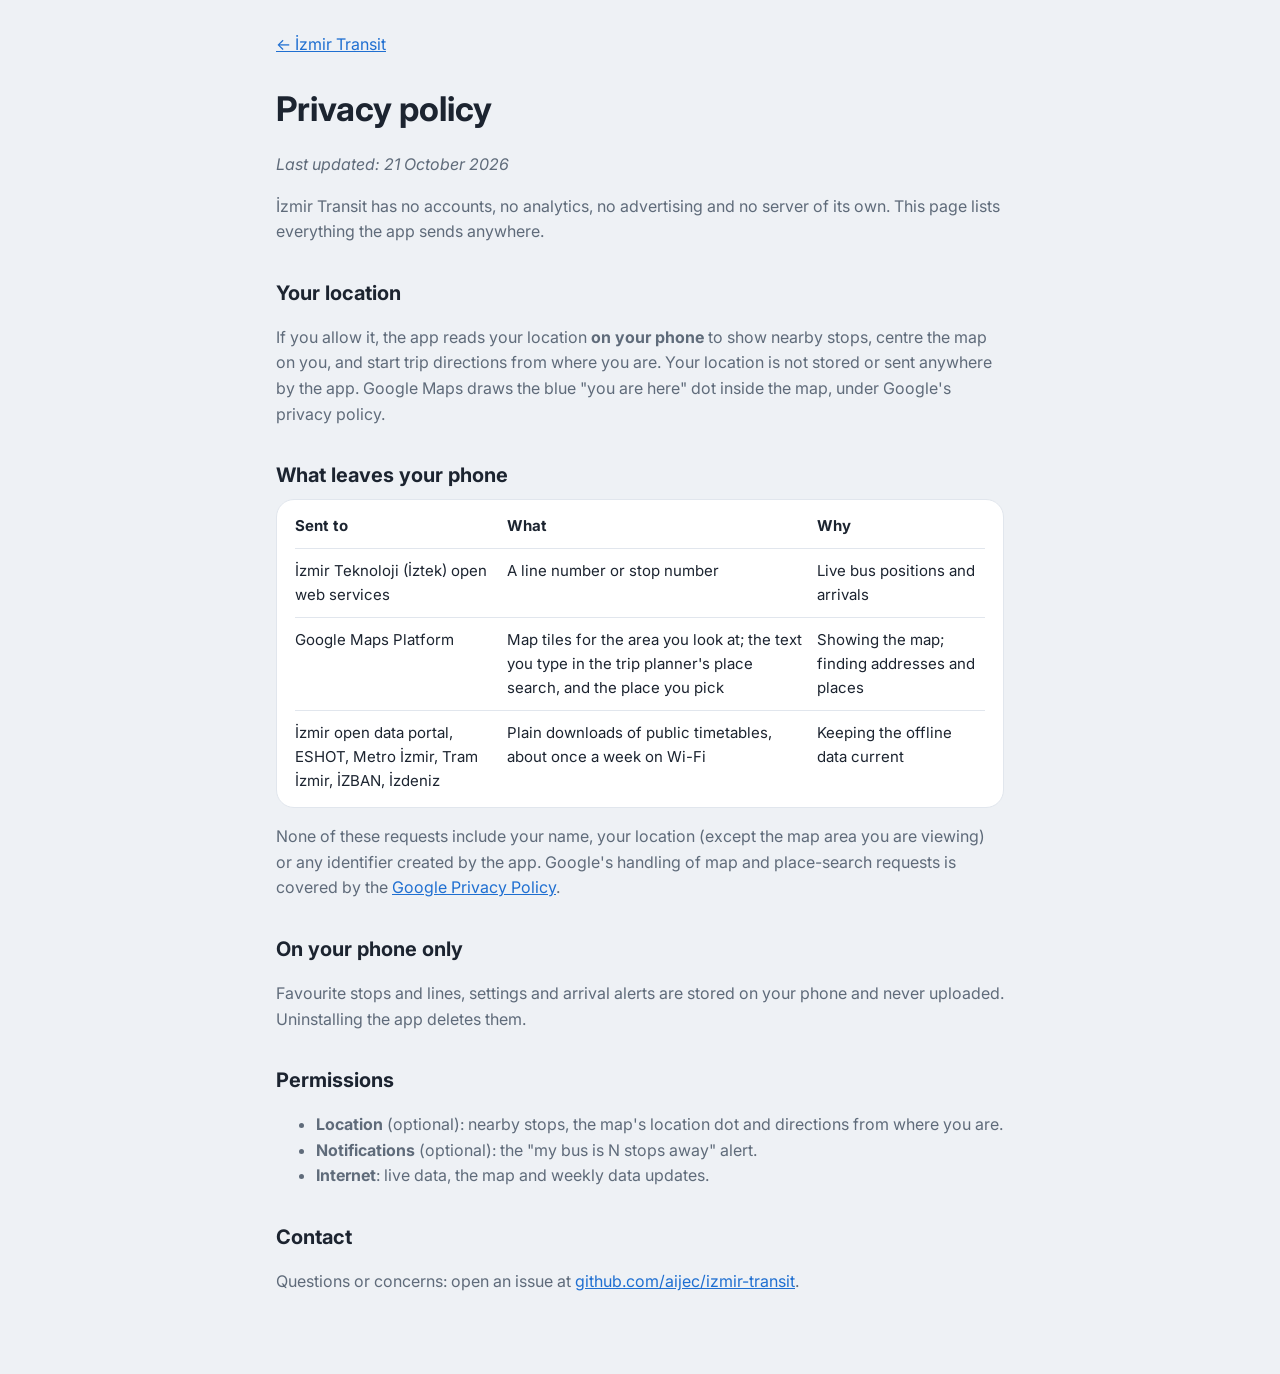
==== docs/privacy.html @ b4db4844 "Fullscreen map, compact layers, release prep for GitHub - Fullscreen map button hides search, cards " ====
<!doctype html>
<html lang="en">
<head>
<meta charset="utf-8">
<meta name="viewport" content="width=device-width, initial-scale=1">
<title>Privacy · İzmir Transit</title>
<link href="https://fonts.googleapis.com/css2?family=Inter:wght@400;600;700&display=swap" rel="stylesheet">
<style>
  :root { --canvas: #eef1f5; --panel: #fff; --text: #1c2430; --text-2: #5f6b7a; --hairline: #e1e6ed; --accent: #1f6fd1; }
  @media (prefers-color-scheme: dark) {
    :root:not([data-theme="light"]) { --canvas: #05070d; --panel: rgba(255,255,255,.06); --text: #e8edf3; --text-2: #97a2b0; --hairline: rgba(255,255,255,.12); --accent: #7db0ff; }
  }
  :root[data-theme="dark"] { --canvas: #05070d; --panel: rgba(255,255,255,.06); --text: #e8edf3; --text-2: #97a2b0; --hairline: rgba(255,255,255,.12); --accent: #7db0ff; }
  * { box-sizing: border-box; }
  body { margin: 0; font-family: Inter, system-ui, sans-serif; background: var(--canvas); color: var(--text); line-height: 1.6; }
  main { max-width: 760px; margin: 0 auto; padding: 32px 16px 64px; }
  a { color: var(--accent); }
  h1 { font-size: 34px; margin: 24px 0 4px; }
  h2 { font-size: 20px; margin: 32px 0 8px; }
  p, li { color: var(--text-2); }
  .card { background: var(--panel); border: 1px solid var(--hairline); border-radius: 18px; padding: 4px 18px; overflow-x: auto; }
  table { width: 100%; border-collapse: collapse; font-size: 15px; }
  td, th { text-align: left; padding: 10px 8px 10px 0; border-top: 1px solid var(--hairline); vertical-align: top; }
  tr:first-child th { border-top: 0; }
  th { color: var(--text); }
</style>
</head>
<body>
<main>
  <a href="./">← İzmir Transit</a>
  <h1>Privacy policy</h1>
  <p><em>Last updated: 21 October 2026</em></p>
  <p>İzmir Transit has no accounts, no analytics, no advertising and no server of its own. This page lists everything the app sends anywhere.</p>

  <h2>Your location</h2>
  <p>If you allow it, the app reads your location <strong>on your phone</strong> to show nearby stops, centre the map on you, and start trip directions from where you are. Your location is not stored or sent anywhere by the app. Google Maps draws the blue "you are here" dot inside the map, under Google's privacy policy.</p>

  <h2>What leaves your phone</h2>
  <div class="card">
    <table>
      <tr><th>Sent to</th><th>What</th><th>Why</th></tr>
      <tr><td>İzmir Teknoloji (İztek) open web services</td><td>A line number or stop number</td><td>Live bus positions and arrivals</td></tr>
      <tr><td>Google Maps Platform</td><td>Map tiles for the area you look at; the text you type in the trip planner's place search, and the place you pick</td><td>Showing the map; finding addresses and places</td></tr>
      <tr><td>İzmir open data portal, ESHOT, Metro İzmir, Tram İzmir, İZBAN, İzdeniz</td><td>Plain downloads of public timetables, about once a week on Wi-Fi</td><td>Keeping the offline data current</td></tr>
    </table>
  </div>
  <p>None of these requests include your name, your location (except the map area you are viewing) or any identifier created by the app. Google's handling of map and place-search requests is covered by the <a href="https://policies.google.com/privacy">Google Privacy Policy</a>.</p>

  <h2>On your phone only</h2>
  <p>Favourite stops and lines, settings and arrival alerts are stored on your phone and never uploaded. Uninstalling the app deletes them.</p>

  <h2>Permissions</h2>
  <ul>
    <li><strong>Location</strong> (optional): nearby stops, the map's location dot and directions from where you are.</li>
    <li><strong>Notifications</strong> (optional): the "my bus is N stops away" alert.</li>
    <li><strong>Internet</strong>: live data, the map and weekly data updates.</li>
  </ul>

  <h2>Contact</h2>
  <p>Questions or concerns: open an issue at <a href="https://github.com/aijec/izmir-transit/issues">github.com/aijec/izmir-transit</a>.</p>
</main>
</body>
</html>
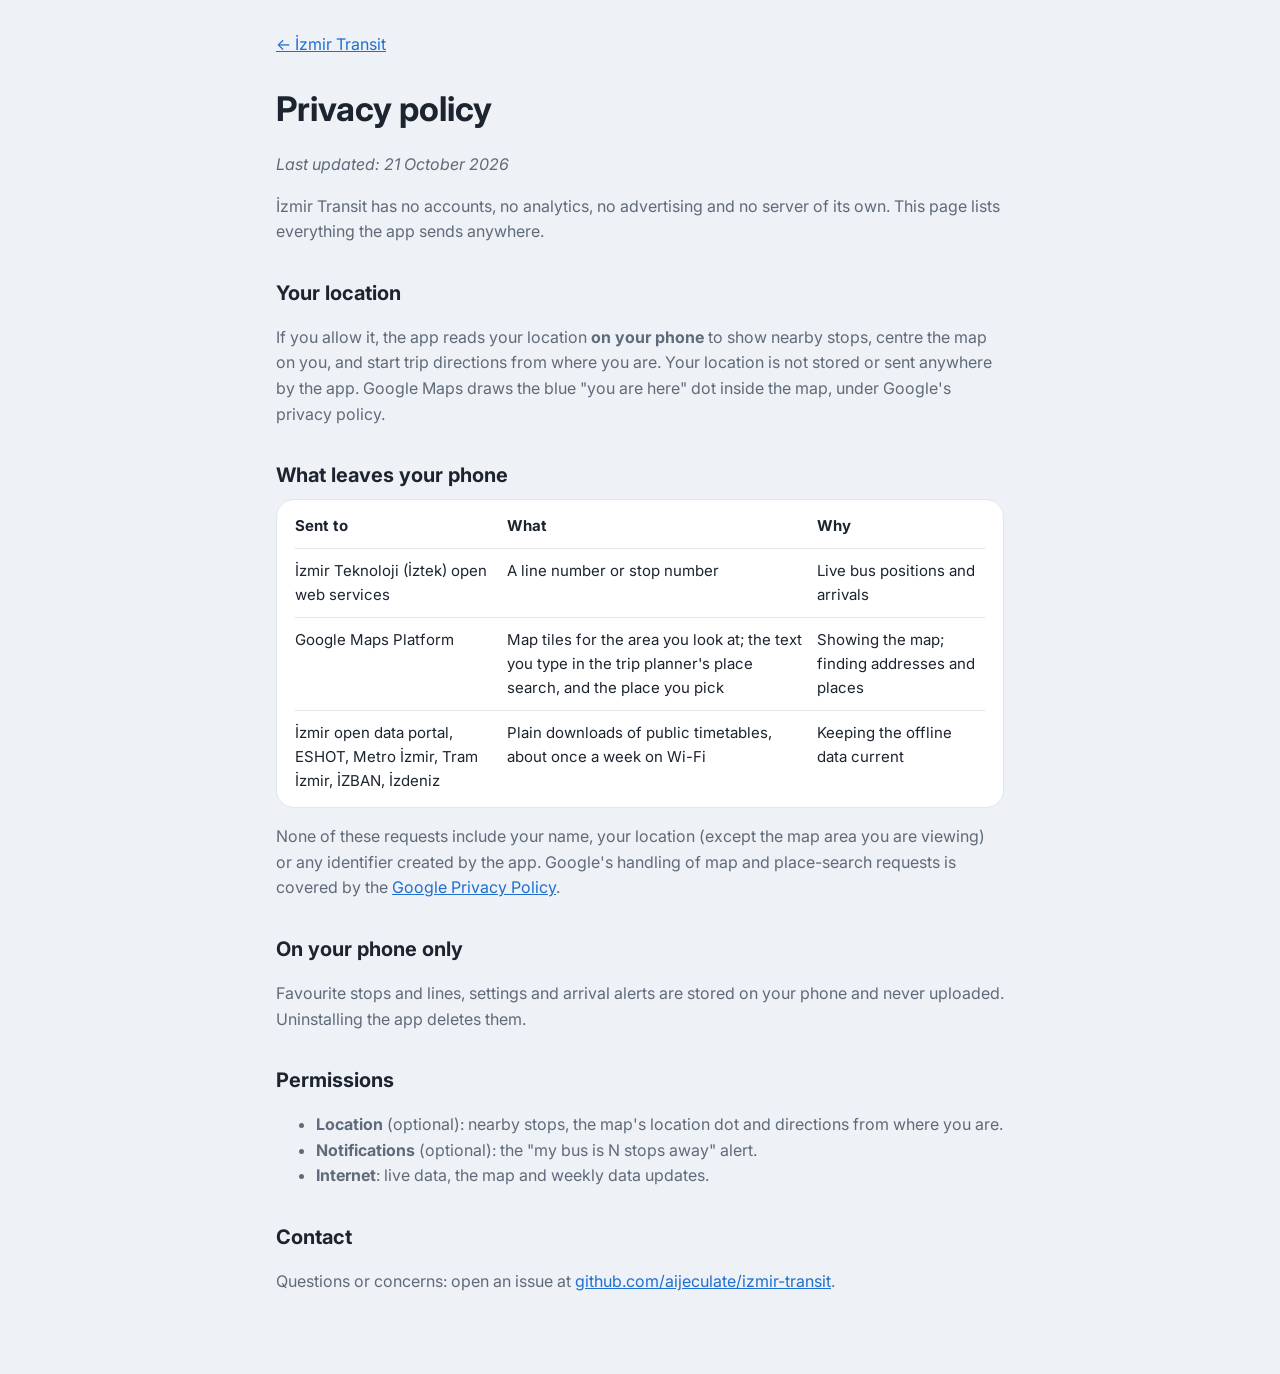
==== commit bbec6a96: "Point links at github.com/aijeculate/izmir-transit Co-Authored-By: Claude Opus 5.5 <noreply@anthropi" ====
--- a/docs/privacy.html
+++ b/docs/privacy.html
@@ -57,7 +57,7 @@
   </ul>
 
   <h2>Contact</h2>
-  <p>Questions or concerns: open an issue at <a href="https://github.com/aijec/izmir-transit/issues">github.com/aijec/izmir-transit</a>.</p>
+  <p>Questions or concerns: open an issue at <a href="https://github.com/aijeculate/izmir-transit/issues">github.com/aijeculate/izmir-transit</a>.</p>
 </main>
 </body>
 </html>
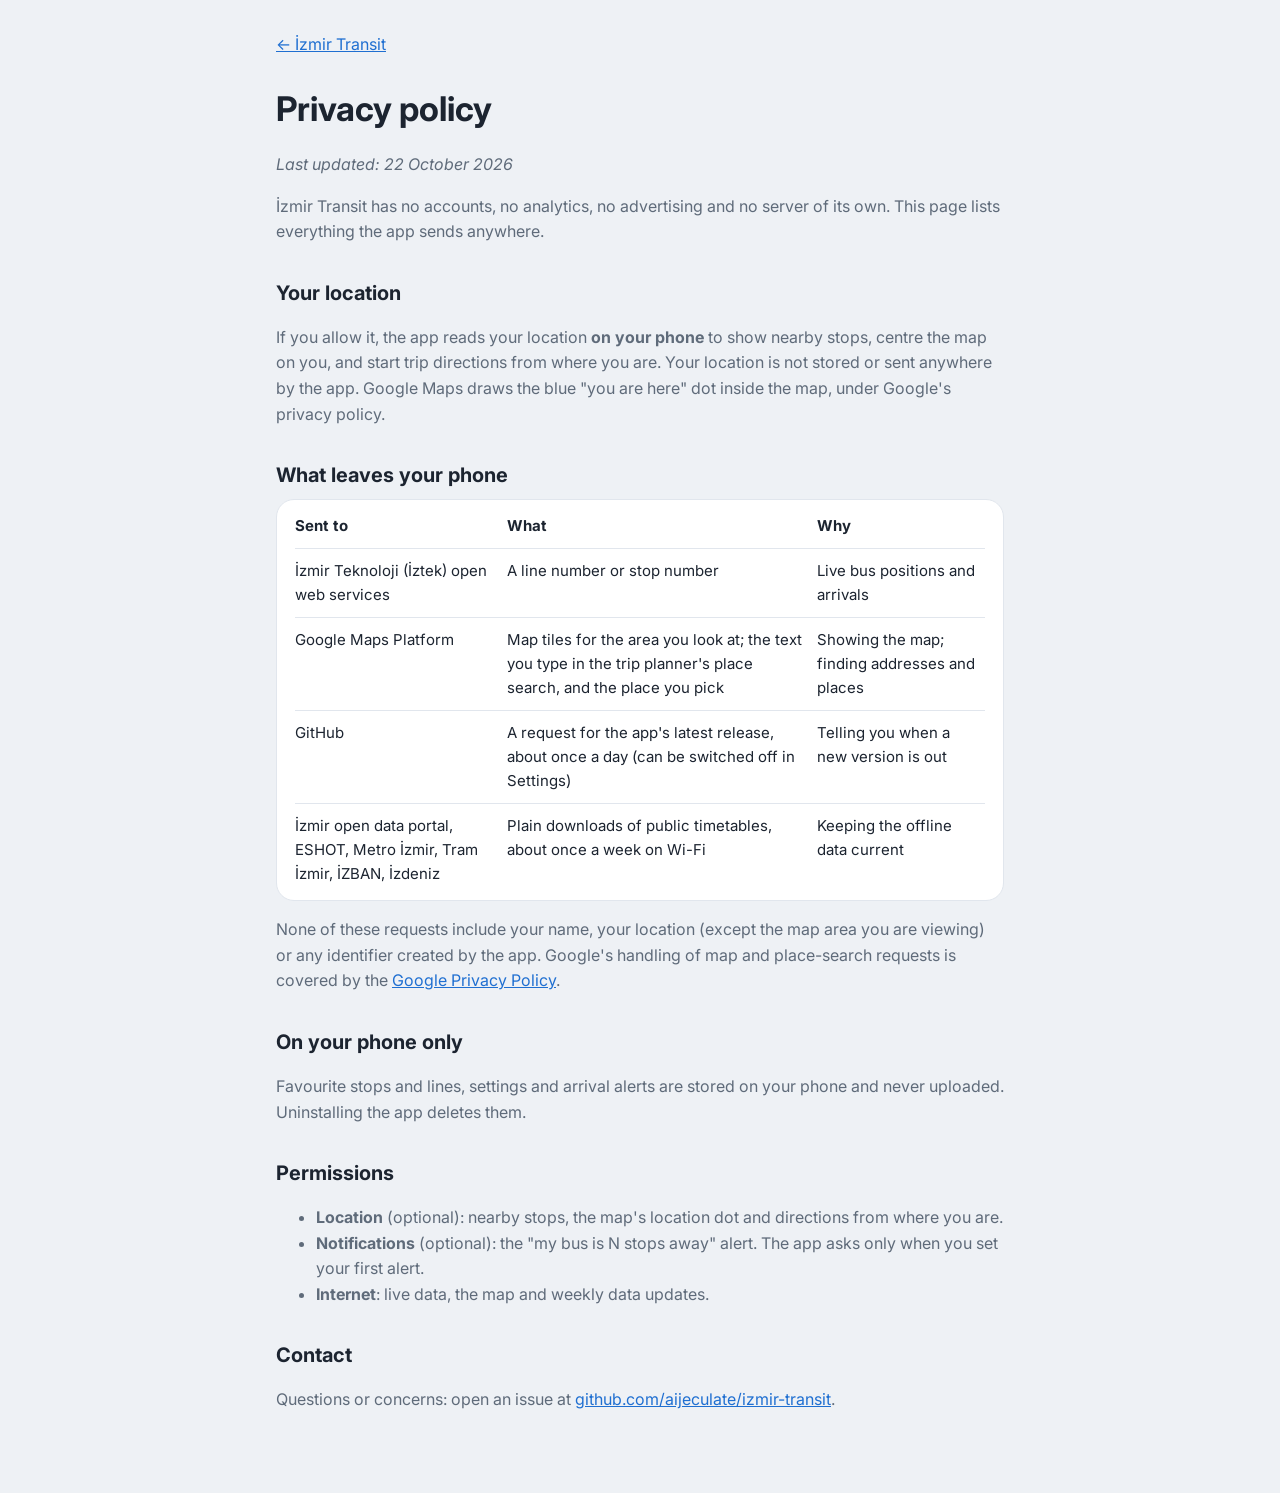
==== commit 3f2833d0: "Clock-tower icon (light/dark), favourites edit mode, update checker - New adaptive icon from the use" ====
--- a/docs/privacy.html
+++ b/docs/privacy.html
@@ -4,6 +4,9 @@
 <meta charset="utf-8">
 <meta name="viewport" content="width=device-width, initial-scale=1">
 <title>Privacy · İzmir Transit</title>
+<link rel="icon" href="icons/icon-light.svg" type="image/svg+xml" media="(prefers-color-scheme: light)">
+<link rel="icon" href="icons/icon-dark.svg" type="image/svg+xml" media="(prefers-color-scheme: dark)">
+<link rel="icon" href="icons/icon-light-512.png" type="image/png">
 <link href="https://fonts.googleapis.com/css2?family=Inter:wght@400;600;700&display=swap" rel="stylesheet">
 <style>
   :root { --canvas: #eef1f5; --panel: #fff; --text: #1c2430; --text-2: #5f6b7a; --hairline: #e1e6ed; --accent: #1f6fd1; }
@@ -29,7 +32,7 @@
 <main>
   <a href="./">← İzmir Transit</a>
   <h1>Privacy policy</h1>
-  <p><em>Last updated: 21 October 2026</em></p>
+  <p><em>Last updated: 22 October 2026</em></p>
   <p>İzmir Transit has no accounts, no analytics, no advertising and no server of its own. This page lists everything the app sends anywhere.</p>
 
   <h2>Your location</h2>
@@ -41,6 +44,7 @@
       <tr><th>Sent to</th><th>What</th><th>Why</th></tr>
       <tr><td>İzmir Teknoloji (İztek) open web services</td><td>A line number or stop number</td><td>Live bus positions and arrivals</td></tr>
       <tr><td>Google Maps Platform</td><td>Map tiles for the area you look at; the text you type in the trip planner's place search, and the place you pick</td><td>Showing the map; finding addresses and places</td></tr>
+      <tr><td>GitHub</td><td>A request for the app's latest release, about once a day (can be switched off in Settings)</td><td>Telling you when a new version is out</td></tr>
       <tr><td>İzmir open data portal, ESHOT, Metro İzmir, Tram İzmir, İZBAN, İzdeniz</td><td>Plain downloads of public timetables, about once a week on Wi-Fi</td><td>Keeping the offline data current</td></tr>
     </table>
   </div>
@@ -52,7 +56,7 @@
   <h2>Permissions</h2>
   <ul>
     <li><strong>Location</strong> (optional): nearby stops, the map's location dot and directions from where you are.</li>
-    <li><strong>Notifications</strong> (optional): the "my bus is N stops away" alert.</li>
+    <li><strong>Notifications</strong> (optional): the "my bus is N stops away" alert. The app asks only when you set your first alert.</li>
     <li><strong>Internet</strong>: live data, the map and weekly data updates.</li>
   </ul>
 
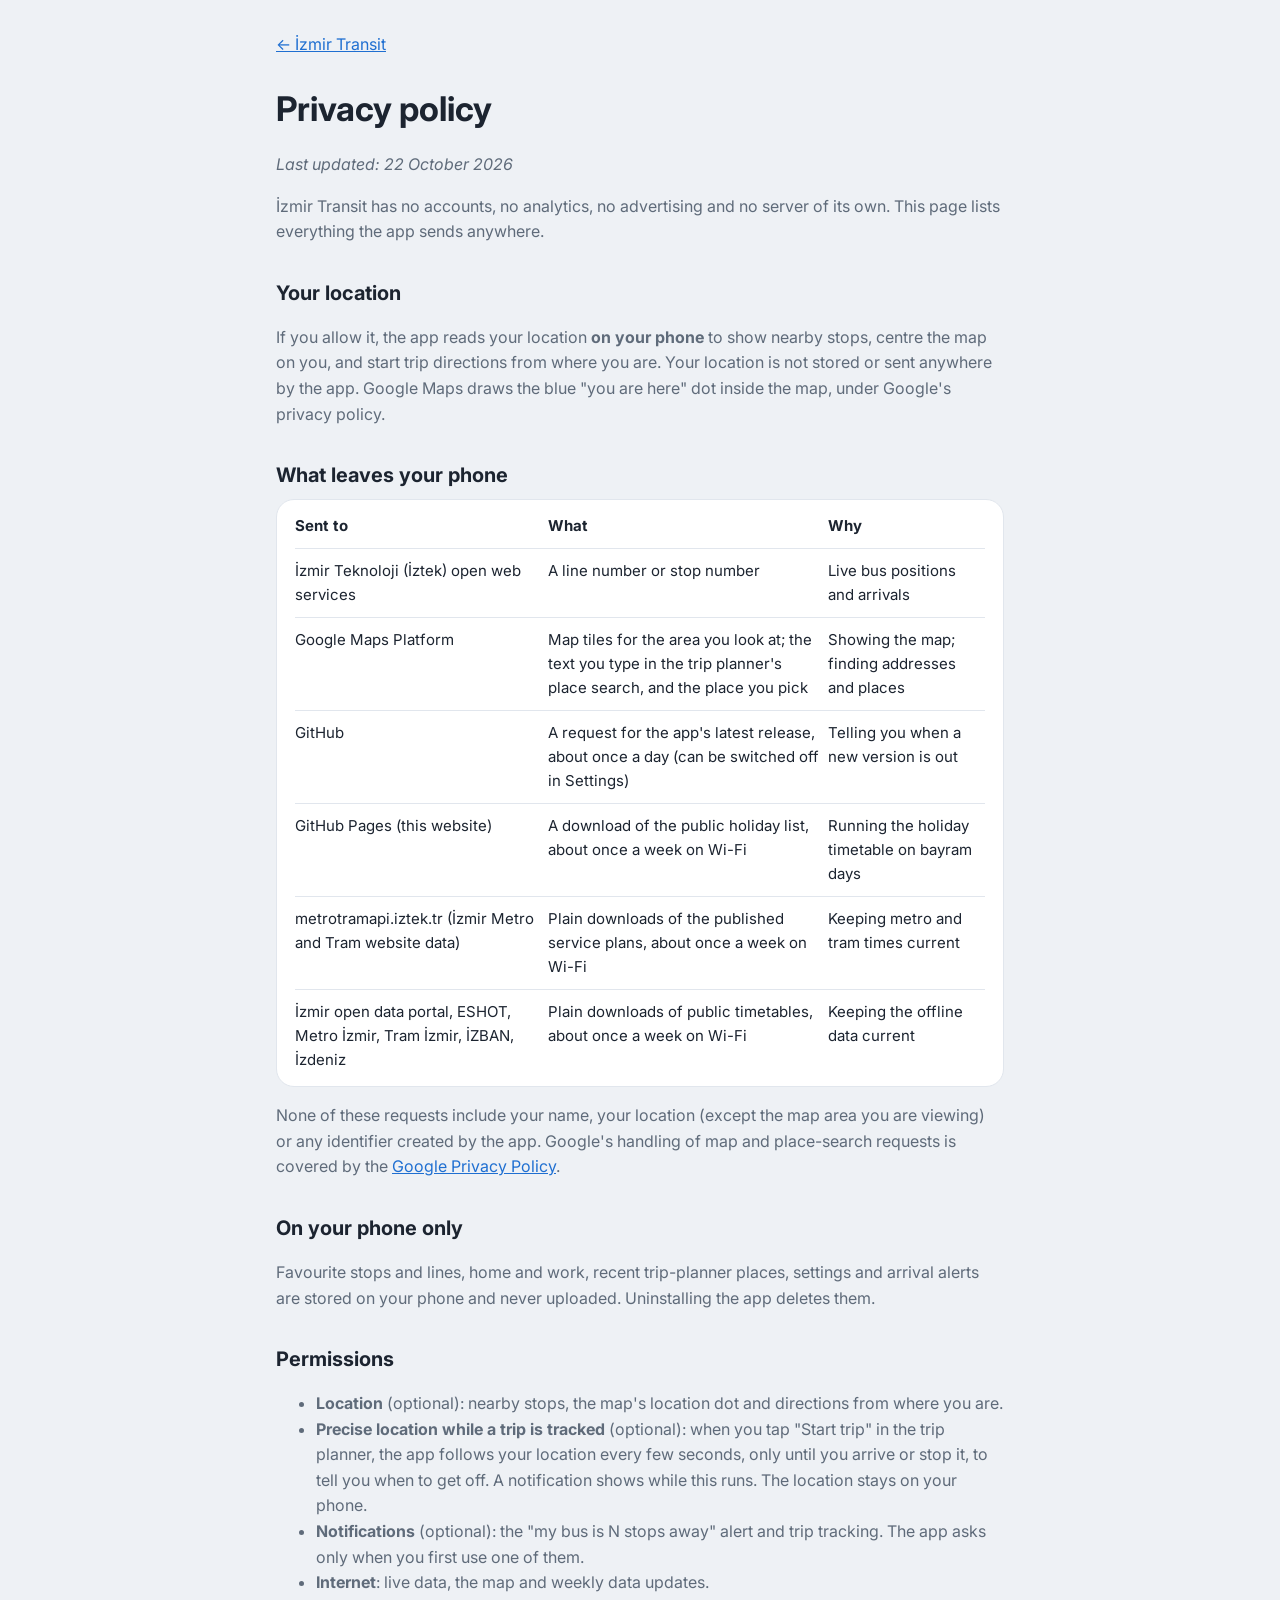
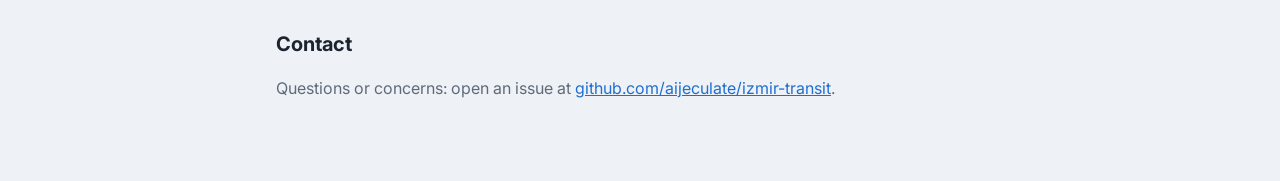
==== commit 433bddea: "Trip tracking: walk, ride and get-off guidance from GPS 'Start trip' on a planned journey runs a loc" ====
--- a/docs/privacy.html
+++ b/docs/privacy.html
@@ -45,18 +45,21 @@
       <tr><td>İzmir Teknoloji (İztek) open web services</td><td>A line number or stop number</td><td>Live bus positions and arrivals</td></tr>
       <tr><td>Google Maps Platform</td><td>Map tiles for the area you look at; the text you type in the trip planner's place search, and the place you pick</td><td>Showing the map; finding addresses and places</td></tr>
       <tr><td>GitHub</td><td>A request for the app's latest release, about once a day (can be switched off in Settings)</td><td>Telling you when a new version is out</td></tr>
+      <tr><td>GitHub Pages (this website)</td><td>A download of the public holiday list, about once a week on Wi-Fi</td><td>Running the holiday timetable on bayram days</td></tr>
+      <tr><td>metrotramapi.iztek.tr (İzmir Metro and Tram website data)</td><td>Plain downloads of the published service plans, about once a week on Wi-Fi</td><td>Keeping metro and tram times current</td></tr>
       <tr><td>İzmir open data portal, ESHOT, Metro İzmir, Tram İzmir, İZBAN, İzdeniz</td><td>Plain downloads of public timetables, about once a week on Wi-Fi</td><td>Keeping the offline data current</td></tr>
     </table>
   </div>
   <p>None of these requests include your name, your location (except the map area you are viewing) or any identifier created by the app. Google's handling of map and place-search requests is covered by the <a href="https://policies.google.com/privacy">Google Privacy Policy</a>.</p>
 
   <h2>On your phone only</h2>
-  <p>Favourite stops and lines, settings and arrival alerts are stored on your phone and never uploaded. Uninstalling the app deletes them.</p>
+  <p>Favourite stops and lines, home and work, recent trip-planner places, settings and arrival alerts are stored on your phone and never uploaded. Uninstalling the app deletes them.</p>
 
   <h2>Permissions</h2>
   <ul>
     <li><strong>Location</strong> (optional): nearby stops, the map's location dot and directions from where you are.</li>
-    <li><strong>Notifications</strong> (optional): the "my bus is N stops away" alert. The app asks only when you set your first alert.</li>
+    <li><strong>Precise location while a trip is tracked</strong> (optional): when you tap "Start trip" in the trip planner, the app follows your location every few seconds, only until you arrive or stop it, to tell you when to get off. A notification shows while this runs. The location stays on your phone.</li>
+    <li><strong>Notifications</strong> (optional): the "my bus is N stops away" alert and trip tracking. The app asks only when you first use one of them.</li>
     <li><strong>Internet</strong>: live data, the map and weekly data updates.</li>
   </ul>
 
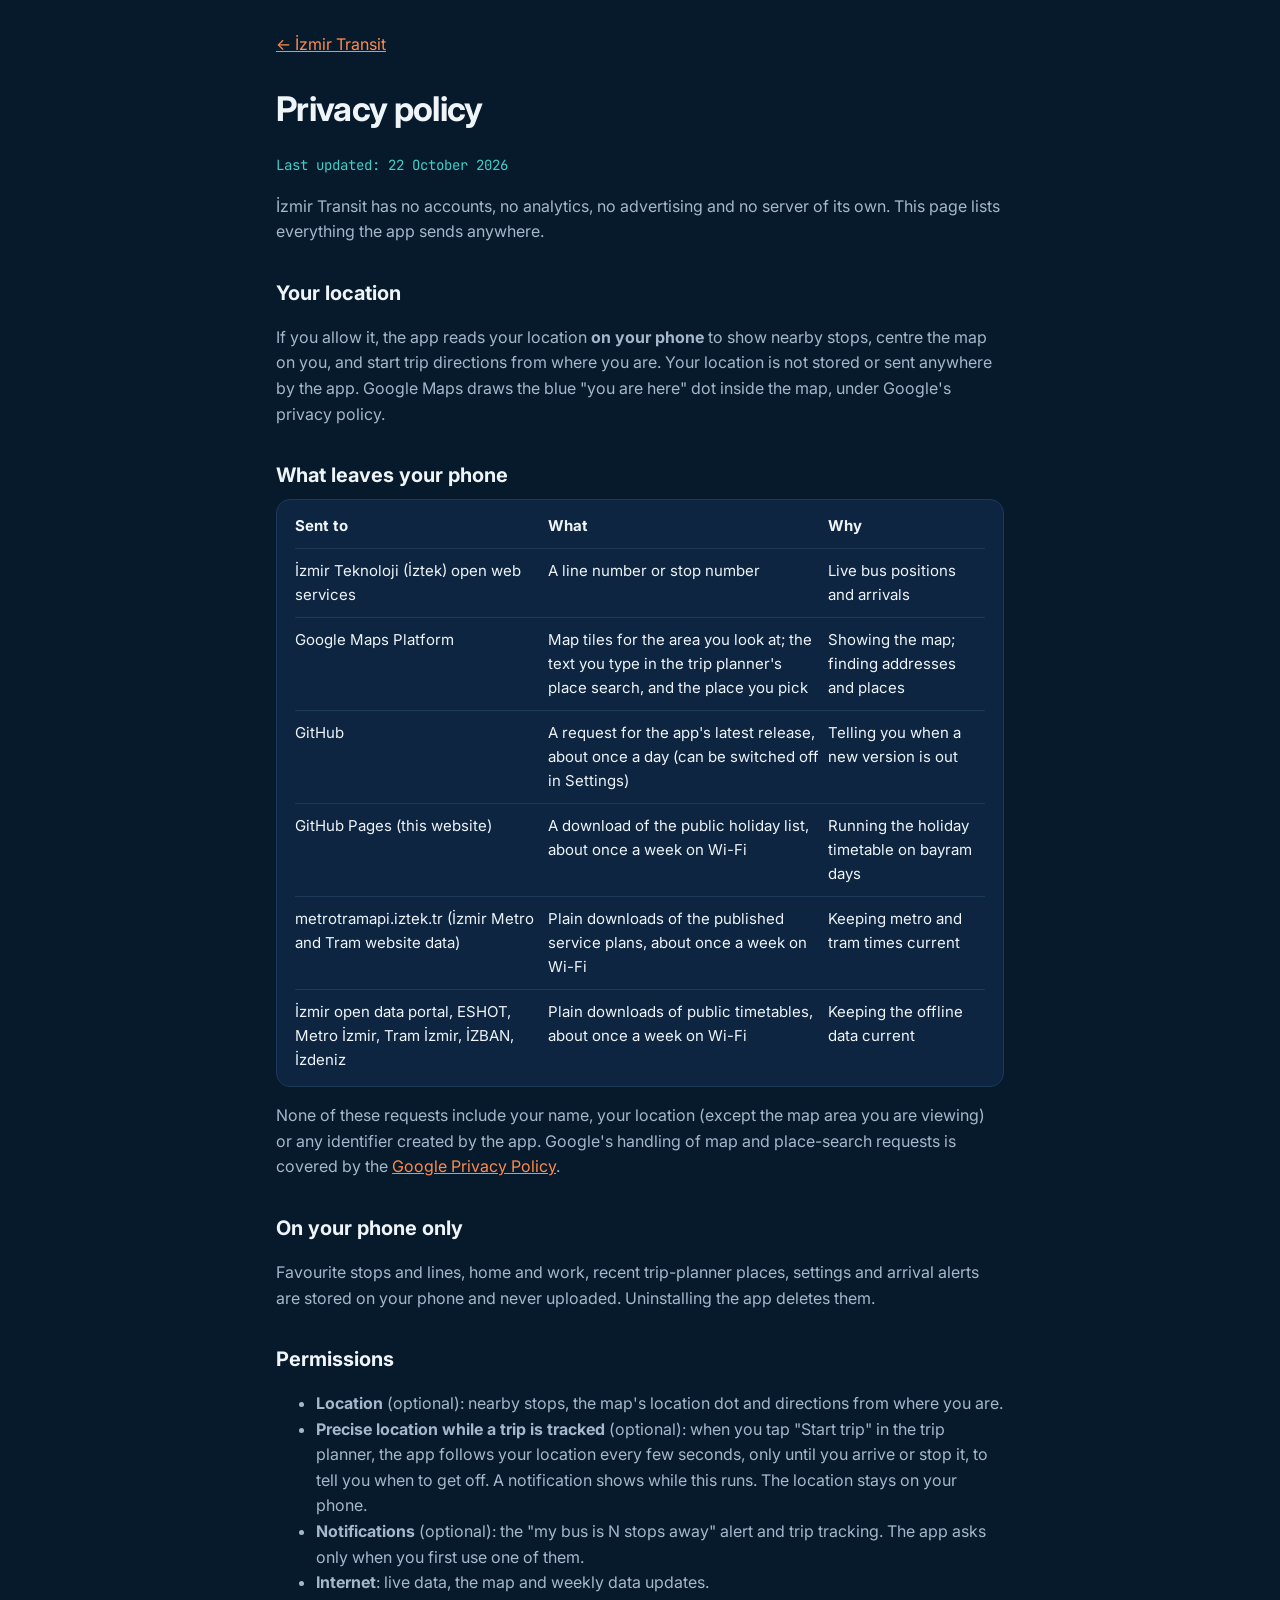
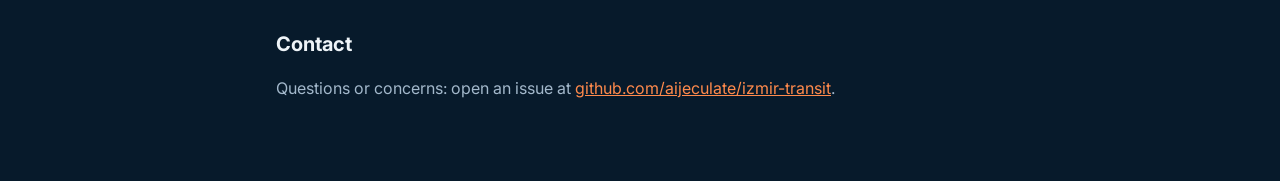
==== commit 87dcec6a: "Website: departure-board redesign in Aegean colours A dark Aegean-blue page with a sunset-orange acc" ====
--- a/docs/privacy.html
+++ b/docs/privacy.html
@@ -4,24 +4,22 @@
 <meta charset="utf-8">
 <meta name="viewport" content="width=device-width, initial-scale=1">
 <title>Privacy · İzmir Transit</title>
-<link rel="icon" href="icons/icon-light.svg" type="image/svg+xml" media="(prefers-color-scheme: light)">
-<link rel="icon" href="icons/icon-dark.svg" type="image/svg+xml" media="(prefers-color-scheme: dark)">
+<link rel="icon" href="icons/icon-dark.svg" type="image/svg+xml">
 <link rel="icon" href="icons/icon-light-512.png" type="image/png">
-<link href="https://fonts.googleapis.com/css2?family=Inter:wght@400;600;700&display=swap" rel="stylesheet">
+<meta name="theme-color" content="#071A2B">
+<link href="https://fonts.googleapis.com/css2?family=Inter:wght@400;600;700&family=JetBrains+Mono:wght@500&display=swap" rel="stylesheet">
 <style>
-  :root { --canvas: #eef1f5; --panel: #fff; --text: #1c2430; --text-2: #5f6b7a; --hairline: #e1e6ed; --accent: #1f6fd1; }
-  @media (prefers-color-scheme: dark) {
-    :root:not([data-theme="light"]) { --canvas: #05070d; --panel: rgba(255,255,255,.06); --text: #e8edf3; --text-2: #97a2b0; --hairline: rgba(255,255,255,.12); --accent: #7db0ff; }
-  }
-  :root[data-theme="dark"] { --canvas: #05070d; --panel: rgba(255,255,255,.06); --text: #e8edf3; --text-2: #97a2b0; --hairline: rgba(255,255,255,.12); --accent: #7db0ff; }
+  :root { color-scheme: dark; --canvas: #071A2B; --panel: #0D2540; --text: #EEF4F8; --text-2: #A3B8CB; --hairline: #1C3A57; --accent: #FF8A4C; --sea: #3FD0C9; }
   * { box-sizing: border-box; }
   body { margin: 0; font-family: Inter, system-ui, sans-serif; background: var(--canvas); color: var(--text); line-height: 1.6; }
   main { max-width: 760px; margin: 0 auto; padding: 32px 16px 64px; }
   a { color: var(--accent); }
-  h1 { font-size: 34px; margin: 24px 0 4px; }
+  a:hover { color: #FFA877; }
+  h1 { font-size: 34px; margin: 24px 0 4px; letter-spacing: -0.02em; }
   h2 { font-size: 20px; margin: 32px 0 8px; }
   p, li { color: var(--text-2); }
-  .card { background: var(--panel); border: 1px solid var(--hairline); border-radius: 18px; padding: 4px 18px; overflow-x: auto; }
+  em { font-family: "JetBrains Mono", monospace; font-style: normal; font-size: 14px; color: var(--sea); }
+  .card { background: var(--panel); border: 1px solid var(--hairline); border-radius: 14px; padding: 4px 18px; overflow-x: auto; }
   table { width: 100%; border-collapse: collapse; font-size: 15px; }
   td, th { text-align: left; padding: 10px 8px 10px 0; border-top: 1px solid var(--hairline); vertical-align: top; }
   tr:first-child th { border-top: 0; }
